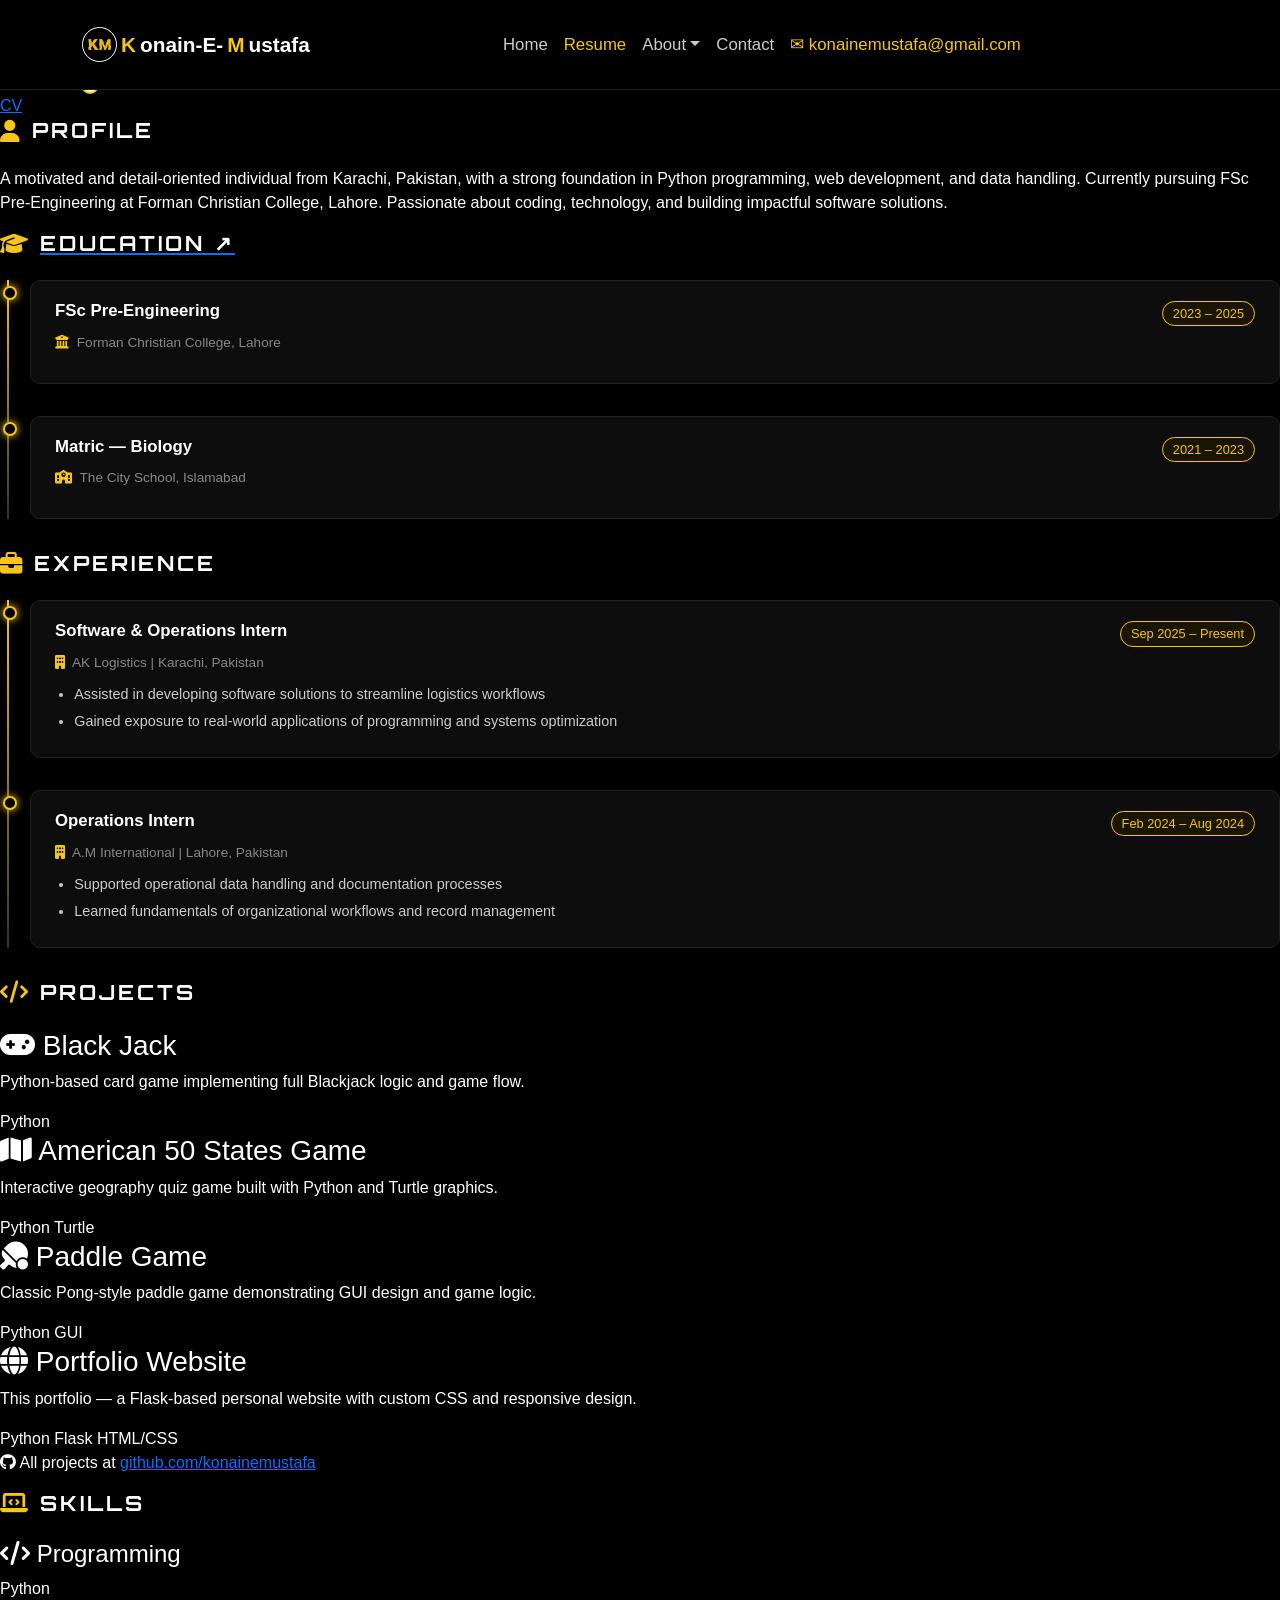
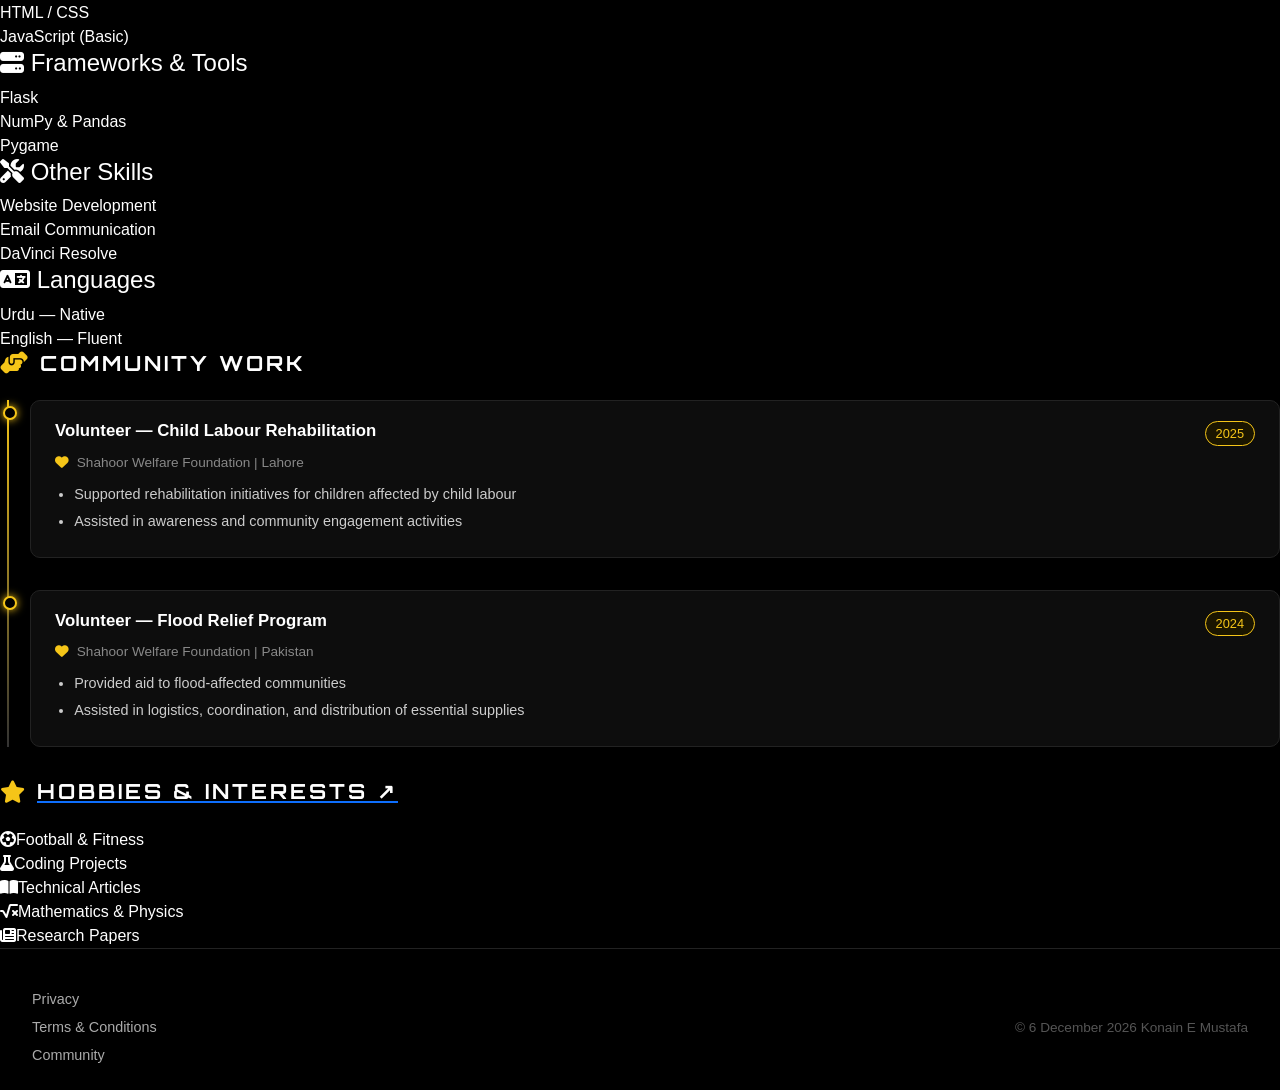
==== resume.html @ 8b47364c "first commit" ====
<!DOCTYPE html>
<html lang="en">
<head>
    <meta charset="UTF-8">
    <meta name="viewport" content="width=device-width, initial-scale=1.0">
    <title>Resume — Konain E Mustafa</title>
    <link href="https://cdn.jsdelivr.net/npm/bootstrap@5.3.8/dist/css/bootstrap.min.css" rel="stylesheet">
    <link rel="stylesheet" href="https://cdnjs.cloudflare.com/ajax/libs/font-awesome/6.5.0/css/all.min.css">
    <link href="https://fonts.googleapis.com/css2?family=Orbitron:wght@700;900&display=swap" rel="stylesheet">
    <link rel="stylesheet" href="static/style.css">
    <link rel="stylesheet" href="static/hover.css">
    <link rel="stylesheet" href="static/resume.css">
</head>
<body>

    <nav class="navbar navbar-expand-lg fixed-top">
        <div class="container">
            <a class="navbar-brand d-flex align-items-center gap-1" href="index.html">
                <img src="static/logo.jpg" alt="Logo" class="navbar-logo"><span class="brand-first">K</span>onain-E-<span class="golden-m">M</span>ustafa
            </a>
            <button class="navbar-toggler" type="button" data-bs-toggle="collapse" data-bs-target="#navbarSupportedContent" aria-controls="navbarSupportedContent" aria-expanded="false" aria-label="Toggle navigation">
                <span class="navbar-toggler-icon"></span>
            </button>
            <div class="collapse navbar-collapse justify-content-center" id="navbarSupportedContent">
                <ul class="navbar-nav">
                    <li class="nav-item"><a class="nav-link" href="index.html">Home</a></li>
                    <li class="nav-item"><a class="nav-link golden" href="resume.html">Resume</a></li>
                    <li class="nav-item dropdown">
                        <a class="nav-link dropdown-toggle" href="#" data-bs-toggle="dropdown">About</a>
                        <ul class="dropdown-menu">
                            <li><a class="dropdown-item" href="about_profile.html">Profile</a></li>
                            <li><a class="dropdown-item" href="about_education.html">Education</a></li>
                            <li><a class="dropdown-item" href="about_hobbies.html">Hobbies</a></li>
                        </ul>
                    </li>
                    <li class="nav-item"><a class="nav-link" href="contact.html">Contact</a></li>
                    <li class="nav-item"><a class="nav-link golden" href="mailto:konainemustafa@gmail.com">✉ konainemustafa@gmail.com</a></li>
                </ul>
            </div>
        </div>
    </nav>

    <div class="resume-page">

        <div class="resume-title-row">
            <a href="index.html" class="spin-ball-link" title="Home">
                <div class="spin-ball"></div>
                <span class="spin-label">Home</span>
            </a>
            <h1 class="resume-main-title">Resume</h1>
            <a href="contact.html" class="spin-ball-link" title="Contact">
                <span class="spin-label">Contact</span>
                <div class="spin-ball"></div>
            </a>
        </div>

        <div class="cv-subheading">
            <a href="static/CV/CV.pdf" target="_blank" class="cv-link">CV</a>
        </div>

        <!-- PROFILE -->
        <div class="resume-section fade-in">
            <div class="section-header">
                <i class="fas fa-user section-icon"></i>
                <h2 class="section-title">Profile</h2>
            </div>
            <div class="profile-block">
                <p>A motivated and detail-oriented individual from Karachi, Pakistan, with a strong foundation in Python programming, web development, and data handling. Currently pursuing FSc Pre-Engineering at Forman Christian College, Lahore. Passionate about coding, technology, and building impactful software solutions.</p>
            </div>
        </div>

        <div class="section-divider"></div>

        <!-- EDUCATION -->
        <div class="resume-section fade-in">
            <div class="section-header">
                <i class="fas fa-graduation-cap section-icon"></i>
                <a href="about_education.html" class="section-title-link">
                    <h2 class="section-title section-title-hover">Education ↗</h2>
                </a>
            </div>
            <div class="timeline">
                <div class="timeline-item">
                    <div class="timeline-dot"></div>
                    <div class="timeline-content">
                        <div class="timeline-top">
                            <h3>FSc Pre-Engineering</h3>
                            <span class="timeline-date">2023 – 2025</span>
                        </div>
                        <p class="timeline-place"><i class="fas fa-university"></i> Forman Christian College, Lahore</p>
                    </div>
                </div>
                <div class="timeline-item">
                    <div class="timeline-dot"></div>
                    <div class="timeline-content">
                        <div class="timeline-top">
                            <h3>Matric — Biology</h3>
                            <span class="timeline-date">2021 – 2023</span>
                        </div>
                        <p class="timeline-place"><i class="fas fa-school"></i> The City School, Islamabad</p>
                    </div>
                </div>
            </div>
        </div>

        <div class="section-divider"></div>

        <!-- EXPERIENCE -->
        <div class="resume-section fade-in">
            <div class="section-header">
                <i class="fas fa-briefcase section-icon"></i>
                <h2 class="section-title">Experience</h2>
            </div>
            <div class="timeline">
                <div class="timeline-item">
                    <div class="timeline-dot"></div>
                    <div class="timeline-content">
                        <div class="timeline-top">
                            <h3>Software & Operations Intern</h3>
                            <span class="timeline-date">Sep 2025 – Present</span>
                        </div>
                        <p class="timeline-place"><i class="fas fa-building"></i> AK Logistics | Karachi, Pakistan</p>
                        <ul class="timeline-list">
                            <li>Assisted in developing software solutions to streamline logistics workflows</li>
                            <li>Gained exposure to real-world applications of programming and systems optimization</li>
                        </ul>
                    </div>
                </div>
                <div class="timeline-item">
                    <div class="timeline-dot"></div>
                    <div class="timeline-content">
                        <div class="timeline-top">
                            <h3>Operations Intern</h3>
                            <span class="timeline-date">Feb 2024 – Aug 2024</span>
                        </div>
                        <p class="timeline-place"><i class="fas fa-building"></i> A.M International | Lahore, Pakistan</p>
                        <ul class="timeline-list">
                            <li>Supported operational data handling and documentation processes</li>
                            <li>Learned fundamentals of organizational workflows and record management</li>
                        </ul>
                    </div>
                </div>
            </div>
        </div>

        <div class="section-divider"></div>

        <!-- PROJECTS -->
        <div class="resume-section fade-in">
            <div class="section-header">
                <i class="fas fa-code section-icon"></i>
                <h2 class="section-title">Projects</h2>
            </div>
            <div class="projects-grid">
                <div class="project-card">
                    <h3><i class="fas fa-gamepad"></i> Black Jack</h3>
                    <p>Python-based card game implementing full Blackjack logic and game flow.</p>
                    <span class="tech-tag">Python</span>
                </div>
                <div class="project-card">
                    <h3><i class="fas fa-map"></i> American 50 States Game</h3>
                    <p>Interactive geography quiz game built with Python and Turtle graphics.</p>
                    <span class="tech-tag">Python</span>
                    <span class="tech-tag">Turtle</span>
                </div>
                <div class="project-card">
                    <h3><i class="fas fa-table-tennis"></i> Paddle Game</h3>
                    <p>Classic Pong-style paddle game demonstrating GUI design and game logic.</p>
                    <span class="tech-tag">Python</span>
                    <span class="tech-tag">GUI</span>
                </div>
                <div class="project-card">
                    <h3><i class="fas fa-globe"></i> Portfolio Website</h3>
                    <p>This portfolio — a Flask-based personal website with custom CSS and responsive design.</p>
                    <span class="tech-tag">Python</span>
                    <span class="tech-tag">Flask</span>
                    <span class="tech-tag">HTML/CSS</span>
                </div>
            </div>
            <p class="github-line">
                <i class="fab fa-github"></i> All projects at
                <a href="https://github.com/konainemustafa" target="_blank">github.com/konainemustafa</a>
            </p>
        </div>

        <div class="section-divider"></div>

        <!-- SKILLS -->
        <div class="resume-section fade-in">
            <div class="section-header">
                <i class="fas fa-laptop-code section-icon"></i>
                <h2 class="section-title">Skills</h2>
            </div>
            <div class="skills-grid">
                <div class="skill-category">
                    <h4 class="skill-cat-title"><i class="fas fa-code"></i> Programming</h4>
                    <div class="skill-bar-group">
                        <div class="skill-bar-item"><span>Python</span><div class="bar"><div class="bar-fill" style="--w:85%"></div></div></div>
                        <div class="skill-bar-item"><span>HTML / CSS</span><div class="bar"><div class="bar-fill" style="--w:75%"></div></div></div>
                        <div class="skill-bar-item"><span>JavaScript (Basic)</span><div class="bar"><div class="bar-fill" style="--w:40%"></div></div></div>
                    </div>
                </div>
                <div class="skill-category">
                    <h4 class="skill-cat-title"><i class="fas fa-server"></i> Frameworks & Tools</h4>
                    <div class="skill-bar-group">
                        <div class="skill-bar-item"><span>Flask</span><div class="bar"><div class="bar-fill" style="--w:75%"></div></div></div>
                        <div class="skill-bar-item"><span>NumPy & Pandas</span><div class="bar"><div class="bar-fill" style="--w:65%"></div></div></div>
                        <div class="skill-bar-item"><span>Pygame</span><div class="bar"><div class="bar-fill" style="--w:80%"></div></div></div>
                    </div>
                </div>
                <div class="skill-category">
                    <h4 class="skill-cat-title"><i class="fas fa-tools"></i> Other Skills</h4>
                    <div class="skill-bar-group">
                        <div class="skill-bar-item"><span>Website Development</span><div class="bar"><div class="bar-fill" style="--w:80%"></div></div></div>
                        <div class="skill-bar-item"><span>Email Communication</span><div class="bar"><div class="bar-fill" style="--w:90%"></div></div></div>
                        <div class="skill-bar-item"><span>DaVinci Resolve</span><div class="bar"><div class="bar-fill" style="--w:55%"></div></div></div>
                    </div>
                </div>
                <div class="skill-category">
                    <h4 class="skill-cat-title"><i class="fas fa-language"></i> Languages</h4>
                    <div class="skill-bar-group">
                        <div class="skill-bar-item"><span>Urdu — Native</span><div class="bar"><div class="bar-fill" style="--w:100%"></div></div></div>
                        <div class="skill-bar-item"><span>English — Fluent</span><div class="bar"><div class="bar-fill" style="--w:85%"></div></div></div>
                    </div>
                </div>
            </div>
        </div>

        <div class="section-divider"></div>

        <!-- COMMUNITY -->
        <div class="resume-section fade-in">
            <div class="section-header">
                <i class="fas fa-hands-helping section-icon"></i>
                <h2 class="section-title">Community Work</h2>
            </div>
            <div class="timeline">
                <div class="timeline-item">
                    <div class="timeline-dot"></div>
                    <div class="timeline-content">
                        <div class="timeline-top">
                            <h3>Volunteer — Child Labour Rehabilitation</h3>
                            <span class="timeline-date">2025</span>
                        </div>
                        <p class="timeline-place"><i class="fas fa-heart"></i> Shahoor Welfare Foundation | Lahore</p>
                        <ul class="timeline-list">
                            <li>Supported rehabilitation initiatives for children affected by child labour</li>
                            <li>Assisted in awareness and community engagement activities</li>
                        </ul>
                    </div>
                </div>
                <div class="timeline-item">
                    <div class="timeline-dot"></div>
                    <div class="timeline-content">
                        <div class="timeline-top">
                            <h3>Volunteer — Flood Relief Program</h3>
                            <span class="timeline-date">2024</span>
                        </div>
                        <p class="timeline-place"><i class="fas fa-heart"></i> Shahoor Welfare Foundation | Pakistan</p>
                        <ul class="timeline-list">
                            <li>Provided aid to flood-affected communities</li>
                            <li>Assisted in logistics, coordination, and distribution of essential supplies</li>
                        </ul>
                    </div>
                </div>
            </div>
        </div>

        <div class="section-divider"></div>

        <!-- HOBBIES -->
        <div class="resume-section fade-in">
            <div class="section-header">
                <i class="fas fa-star section-icon"></i>
                <a href="about_hobbies.html" class="section-title-link">
                    <h2 class="section-title section-title-hover">Hobbies & Interests ↗</h2>
                </a>
            </div>
            <div class="hobbies-grid">
                <div class="hobby-card"><i class="fas fa-futbol hobby-icon"></i><span>Football & Fitness</span></div>
                <div class="hobby-card"><i class="fas fa-flask hobby-icon"></i><span>Coding Projects</span></div>
                <div class="hobby-card"><i class="fas fa-book-open hobby-icon"></i><span>Technical Articles</span></div>
                <div class="hobby-card"><i class="fas fa-square-root-alt hobby-icon"></i><span>Mathematics & Physics</span></div>
                <div class="hobby-card"><i class="fas fa-newspaper hobby-icon"></i><span>Research Papers</span></div>
            </div>
        </div>

    </div>

    <footer class="site-footer">
        <div class="footer-inner">
            <div class="footer-links">
                <a href="#">Privacy</a>
                <a href="#">Terms &amp; Conditions</a>
                <a href="#">Community</a>
            </div>
            <div class="footer-copy">&copy; <span class="footer-date"></span> Konain E Mustafa</div>
        </div>
    </footer>

    <script src="https://cdn.jsdelivr.net/npm/bootstrap@5.3.8/dist/js/bootstrap.bundle.min.js" integrity="sha384-FKyoEForCGlyvwx9Hj09JcYn3nv7wiPVlz7YYwJrWVcXK/BmnVDxM+D2scQbITxI" crossorigin="anonymous"></script>
    <script>
        document.querySelectorAll(".footer-date").forEach(el => {
            const d = new Date();
            el.textContent = d.toLocaleDateString("en-GB", { day: "numeric", month: "long", year: "numeric" });
        });
        const observer = new IntersectionObserver((entries) => {
            entries.forEach(e => { if (e.isIntersecting) e.target.classList.add('visible'); });
        }, { threshold: 0.1 });
        document.querySelectorAll('.fade-in').forEach(el => observer.observe(el));
        const barObserver = new IntersectionObserver((entries) => {
            entries.forEach(e => {
                if (e.isIntersecting) {
                    e.target.querySelectorAll('.bar-fill').forEach(bar => {
                        bar.style.width = bar.style.getPropertyValue('--w') || bar.style.width;
                    });
                }
            });
        }, { threshold: 0.3 });
        document.querySelectorAll('.skills-grid').forEach(el => barObserver.observe(el));
    </script>
</body>
</html>
---- static/style.css ----
/* ── Base ── */
* {
    margin: 0;
    padding: 0;
    box-sizing: border-box;
}

body {
    font-family: Arial, sans-serif;
    background-color: #000;
    color: #fff;
    overflow-x: hidden;
}

/* ── Navbar ── */
.navbar {
    background-color: #000 !important;
    border-bottom: 1px solid #222;
    padding: 22px 0;
}

.navbar-brand {
    color: #fff !important;
    font-weight: bold;
    font-size: 1.3rem;
    letter-spacing: 0;
    transition: color 0.2s;
}

.navbar-brand img {
    margin-right: 0 !important;
}

.navbar-brand .brand-first {
    color: #f5c518;
}

.golden-m {
    color: #f5c518;
}

.navbar-brand:hover {
    color: #f5c518 !important;
}

.navbar-brand:hover .brand-first,
.navbar-brand:hover .golden-m {
    color: #ffd700 !important;
}

.nav-link {
    color: #ccc !important;
    font-weight: 500;
    font-size: 1.05rem;
    transition: color 0.2s;
}

.nav-link:hover {
    color: #f5c518 !important;
}

.nav-link.golden {
    color: #f5c518 !important;
}

.nav-link.golden:hover {
    color: #ffd700 !important;
}

.dropdown-menu {
    background-color: #111;
    border: 1px solid #333;
}

.dropdown-item {
    color: #ccc;
}

.dropdown-item:hover {
    background-color: #222;
    color: #f5c518 !important;
}

.navbar-toggler {
    border-color: #555;
}

.navbar-toggler-icon {
    filter: invert(1);
}

.navbar-logo {
    width: 35px;
    height: 35px;
    object-fit: cover;
    border-radius: 50%;
    border: 1px solid #ffffff;
}

/* ── Hero Section ── */
.hero-section {
    display: flex;
    align-items: flex-start;
    height: calc(100vh - 90px);
    margin-top: 90px;
    overflow: hidden;
}

/* ── Text Container ── */



.hello-text {
    color: #f5c518;
    font-size: 2rem;
    margin-bottom: 0.25rem;
    font-weight: 500;
}

.hero-name {
    color: #fff;
    font-size: 5rem;
    font-weight: bold;
    margin-bottom: 0.5rem;
    line-height: 1.1;
    transition: color 0.2s;
    cursor: default;
}

.hero-name:hover {
    color: #f5c518;
}

.hero-name:hover .golden-letter {
    color: #ffd700;
}

.subtitle {
    color: #aaa;
    font-size: 1.2rem;
    margin-bottom: 2rem;
    transition: color 0.2s;
    cursor: default;
}

.subtitle:hover {
    color: #f5c518;
}

/* ── Image Container ── */

.hero-section {
    margin-top: 90px;
    height: calc(100vh - 90px);
    overflow: hidden;
}

.hero-text-col {
    display: flex;
    flex-direction: column;
    justify-content: center;
    padding-left: 5rem;
    height: 100%;
}

.hero-image-col {
    height: calc(100vh - 90px);
    padding: 0;
    overflow: hidden;
}

.hero-img {
    height: 100%;
    width: 100%;
    object-fit: cover;
    object-position: top center;
    display: block;
}


/* ── Button ── */
.btn-outline-warning {
    font-size: 1.1rem;
    font-weight: 500;
    letter-spacing: 1px;
    width: fit-content;
    align-self: flex-start;
}

/* ── Golden Letters ── */
.golden-letter {
    color: #f5c518;
}

/* ── Hover effects ── */
h2:hover, h3:hover, h4:hover, p:hover {
    color: #f5c518;
    transition: color 0.2s;
    cursor: default;
}

/* ── Social Wrapper ── */
.social-wrapper {
    display: flex;
    justify-content: center;
    padding: 2.5rem 0;
    background-color: #000;
}

/* ── Social Card ── */
.social-card {
    display: inline-flex;
    align-items: center;
    gap: 2rem;
    border: 1.5px solid #f5c518;
    border-radius: 50px;
    padding: 2rem 2.5rem;
    background-color: #0a0a0a;
    transition: background-color 0.3s, border-color 0.3s;
    position: relative;
    z-index: 10;
}

.social-card:hover {
    background-color: #f5c518;
    border-color: #f5c518;
}

.social-card:hover .social-item {
    color: #000;
}

.social-card:hover .social-item i {
    color: #000;
}

.social-item {
    display: flex;
    align-items: center;
    gap: 8px;
    color: #ccc;
    text-decoration: none;
    font-size: 0.95rem;
    transition: color 0.2s;
}

.social-item i {
    font-size: 1.4rem;
    color: #f5c518;
}

.social-item:hover {
    color: #f5c518;
}

.social-item:hover i {
    color: #ffd700;
}

/* ── Footer ── */
.site-footer {
    background-color: #000;
    border-top: 1px solid #222;
    padding: 2.5rem 2rem 1.5rem;
}

.footer-inner {
    display: flex;
    align-items: center;
    justify-content: space-between;
    flex-wrap: wrap;
    gap: 1.5rem;
}

.footer-links {
    display: flex;
    flex-direction: column;
    gap: 6px;
}

.footer-links a {
    color: #aaa;
    text-decoration: none;
    font-size: 0.9rem;
    transition: color 0.2s;
}

.footer-links a:hover {
    color: #f5c518;
}

.footer-copy {
    color: #555;
    font-size: 0.85rem;
    text-align: right;
}

/* ── Mobile ── */
@media (max-width: 767px) {
    .hero-section {
        height: auto;
        min-height: calc(100vh - 80px);
        margin-top: 80px;
    }

    .hero-image-col {
    height: calc(100vh - 80px);
    padding: 0;
    }

    .hero-text-col {
        padding: 1rem 0.5rem 1rem 1rem;
        text-align: left;
        align-items: flex-start;
        justify-content: center;
    }

    .hello-text {
        font-size: 1rem;
    }

    .hero-name {
        font-size: 2rem;
    }

    .subtitle {
        font-size: 0.85rem;
        margin-bottom: 1rem;
    }

    .social-card {
        flex-direction: column;
        border-radius: 20px;
        padding: 1.2rem 1.5rem;
        gap: 1rem;
    }

    .footer-inner {
        flex-direction: column;
        align-items: flex-start;
    }

    .footer-copy {
        text-align: left;
    }

}
---- static/hover.css ----
h1:hover, h2:hover, h3:hover, h4:hover, h5:hover, h6:hover, p:hover, li:hover, span:hover {
    color: #f5c518;
    transition: color 0.2s;
    cursor: default;
}


a:hover {
    color: #f5c518 !important;
    text-decoration: underline;
    text-decoration-color: #f5c518;
    transition: color 0.2s, text-decoration-color 0.2s;
}


.nav-link:hover {
    text-decoration: none !important;
}


.btn:hover {
    text-decoration: none !important;
}
---- static/resume.css ----
.about-page {
    margin-top: 90px;
    padding: 3rem 2rem;
    max-width: 1100px;
    margin-left: auto;
    margin-right: auto;
}


.about-title-row {
    display: flex;
    align-items: center;
    justify-content: space-between;
    margin-bottom: 3rem;
}

.about-main-title {
    font-family: 'Orbitron', sans-serif;
    font-size: 3.5rem;
    font-weight: 900;
    color: #fff;
    letter-spacing: 6px;
    text-align: center;
    text-transform: uppercase;
    flex: 1;
}


.spin-ball-link {
    display: flex;
    align-items: center;
    gap: 10px;
    text-decoration: none;
    color: #aaa;
    font-size: 0.9rem;
    font-family: 'Orbitron', sans-serif;
    transition: color 0.2s;
    flex-shrink: 0;
}

.spin-ball-link:hover { color: #f5c518; text-decoration: none !important; }

.spin-ball {
    width: 18px;
    height: 18px;
    border-radius: 50%;
    background-color: #fff;
    border: 2px solid #f5c518;
    position: relative;
    flex-shrink: 0;
}

.spin-ball::after {
    content: '';
    position: absolute;
    width: 6px;
    height: 6px;
    background-color: #f5c518;
    border-radius: 50%;
    animation: orbit-dot 2s linear infinite;
}

@keyframes orbit-dot {
    0%   { top: -5px; left: 50%; }
    25%  { top: 50%;  left: 105%; }
    50%  { top: 105%; left: 50%; }
    75%  { top: 50%;  left: -5px; }
    100% { top: -5px; left: 50%; }
}

.spin-ball-link:hover .spin-ball { background-color: #f5c518; }
.spin-label { font-weight: 500; letter-spacing: 2px; font-size: 0.8rem; }


.fade-in {
    opacity: 0;
    transform: translateY(30px);
    transition: opacity 0.6s ease, transform 0.6s ease;
}
.fade-in.visible { opacity: 1; transform: translateY(0); }


.section-header {
    display: flex;
    align-items: center;
    gap: 12px;
    margin-bottom: 1.5rem;
}
.section-icon { font-size: 1.4rem; color: #f5c518; }
.section-title {
    font-family: 'Orbitron', sans-serif;
    font-size: 1.3rem;
    font-weight: 700;
    color: #fff;
    letter-spacing: 3px;
    text-transform: uppercase;
    margin: 0;
}


.section-divider-about {
    border: none;
    border-top: 1px solid #1a1a1a;
    margin: 3rem 0;
    position: relative;
}
.section-divider-about::after {
    content: '';
    position: absolute;
    top: -1px; left: 0;
    width: 60px; height: 2px;
    background-color: #f5c518;
}


.timeline {
    position: relative;
    padding-left: 30px;
}
.timeline::before {
    content: '';
    position: absolute;
    left: 7px; top: 0; bottom: 0;
    width: 2px;
    background: linear-gradient(to bottom, #f5c518, #333);
}
.timeline-item { position: relative; margin-bottom: 2rem; }
.timeline-dot {
    position: absolute;
    left: -27px; top: 6px;
    width: 14px; height: 14px;
    border-radius: 50%;
    background-color: #000;
    border: 2px solid #f5c518;
    box-shadow: 0 0 8px #f5c518;
}
.timeline-content {
    background-color: #0d0d0d;
    border: 1px solid #222;
    border-radius: 10px;
    padding: 1.25rem 1.5rem;
    transition: border-color 0.2s;
}
.timeline-content:hover { border-color: #f5c518; }
.timeline-top {
    display: flex;
    justify-content: space-between;
    align-items: flex-start;
    margin-bottom: 0.4rem;
    flex-wrap: wrap;
    gap: 6px;
}
.timeline-top h3 { font-size: 1.05rem; font-weight: bold; color: #fff; margin: 0; }
.timeline-date {
    font-size: 0.8rem; color: #f5c518;
    background-color: #1a1500;
    border: 1px solid #f5c518;
    border-radius: 20px;
    padding: 2px 10px;
    white-space: nowrap;
}
.timeline-place { font-size: 0.85rem; color: #888; margin-bottom: 0.6rem; }
.timeline-place i { color: #f5c518; margin-right: 4px; }
.timeline-list { padding-left: 1.2rem; margin: 0; }
.timeline-list li { color: #ccc; font-size: 0.9rem; margin-bottom: 4px; line-height: 1.6; }


.edu-subjects { display: flex; flex-wrap: wrap; gap: 8px; margin-top: 0.75rem; }
.subject-tag {
    background-color: #1a1500;
    border: 1px solid #f5c518;
    color: #f5c518;
    font-size: 0.8rem;
    padding: 3px 10px;
    border-radius: 20px;
    display: flex;
    align-items: center;
    gap: 5px;
}


.learn-grid {
    display: grid;
    grid-template-columns: repeat(auto-fit, minmax(240px, 1fr));
    gap: 1.25rem;
    margin-top: 1rem;
}
.learn-card {
    background-color: #0d0d0d;
    border: 1px solid #222;
    border-radius: 10px;
    padding: 1.5rem;
    text-align: center;
    transition: border-color 0.2s, transform 0.2s;
}
.learn-card:hover { border-color: #f5c518; transform: translateY(-4px); }
.learn-icon { font-size: 2.5rem; color: #f5c518; margin-bottom: 0.75rem; display: block; }
.learn-card h4 { color: #fff; font-weight: bold; margin-bottom: 0.5rem; }
.learn-card p { color: #aaa; font-size: 0.9rem; margin: 0; }


.profile-card {
    display: flex;
    gap: 3rem;
    align-items: flex-start;
    background-color: #0d0d0d;
    border: 1px solid #222;
    border-radius: 16px;
    padding: 2.5rem;
    transition: border-color 0.2s;
}
.profile-card:hover { border-color: #f5c518; }

.profile-image-wrap {
    flex-shrink: 0;
    position: relative;
    width: 220px;
}
.profile-img {
    width: 220px;
    height: 280px;
    object-fit: cover;
    object-position: top center;
    border-radius: 12px;
    border: 2px solid #f5c518;
    display: block;
}
.profile-glow {
    position: absolute;
    inset: 0;
    border-radius: 12px;
    box-shadow: 0 0 30px rgba(245, 197, 24, 0.15);
    pointer-events: none;
}

.profile-details { flex: 1; }
.profile-name {
    font-size: 2rem;
    font-weight: bold;
    color: #fff;
    margin-bottom: 0.25rem;
}
.profile-tagline {
    color: #aaa;
    font-size: 1rem;
    margin-bottom: 1.5rem;
}

.info-grid {
    display: grid;
    grid-template-columns: 1fr 1fr;
    gap: 1rem;
    margin-bottom: 1.5rem;
}
.info-item {
    display: flex;
    align-items: flex-start;
    gap: 10px;
}
.info-icon { color: #f5c518; font-size: 1rem; margin-top: 2px; flex-shrink: 0; }
.info-item div { display: flex; flex-direction: column; }
.info-label { font-size: 0.75rem; color: #666; text-transform: uppercase; letter-spacing: 1px; }
.info-value { font-size: 0.95rem; color: #fff; font-weight: 500; }
.info-link { color: #f5c518 !important; text-decoration: none; }
.info-link:hover { text-decoration: underline !important; }

.about-bio p {
    color: #ccc;
    font-size: 0.95rem;
    line-height: 1.8;
    border-left: 2px solid #f5c518;
    padding-left: 1rem;
    margin: 0;
}


.hobbies-full { display: flex; flex-direction: column; gap: 1.25rem; }
.hobby-full-card {
    display: flex;
    align-items: flex-start;
    gap: 1.5rem;
    background-color: #0d0d0d;
    border: 1px solid #222;
    border-radius: 12px;
    padding: 1.5rem;
    transition: border-color 0.2s, transform 0.2s;
}
.hobby-full-card:hover { border-color: #f5c518; transform: translateX(6px); }
.hobby-full-icon {
    font-size: 2rem;
    color: #f5c518;
    flex-shrink: 0;
    width: 50px;
    text-align: center;
    margin-top: 4px;
}
.hobby-full-text h3 { font-size: 1.05rem; font-weight: bold; color: #fff; margin-bottom: 0.4rem; }
.hobby-full-text p { color: #aaa; font-size: 0.9rem; line-height: 1.7; margin: 0; }


@media (max-width: 767px) {
    .about-main-title { font-size: 2rem; letter-spacing: 3px; }
    .spin-label { display: none; }
    .profile-card { flex-direction: column; align-items: center; text-align: center; }
    .info-grid { grid-template-columns: 1fr; }
    .about-bio p { border-left: none; border-top: 2px solid #f5c518; padding-left: 0; padding-top: 1rem; }
    .hobby-full-card { flex-direction: column; }
}
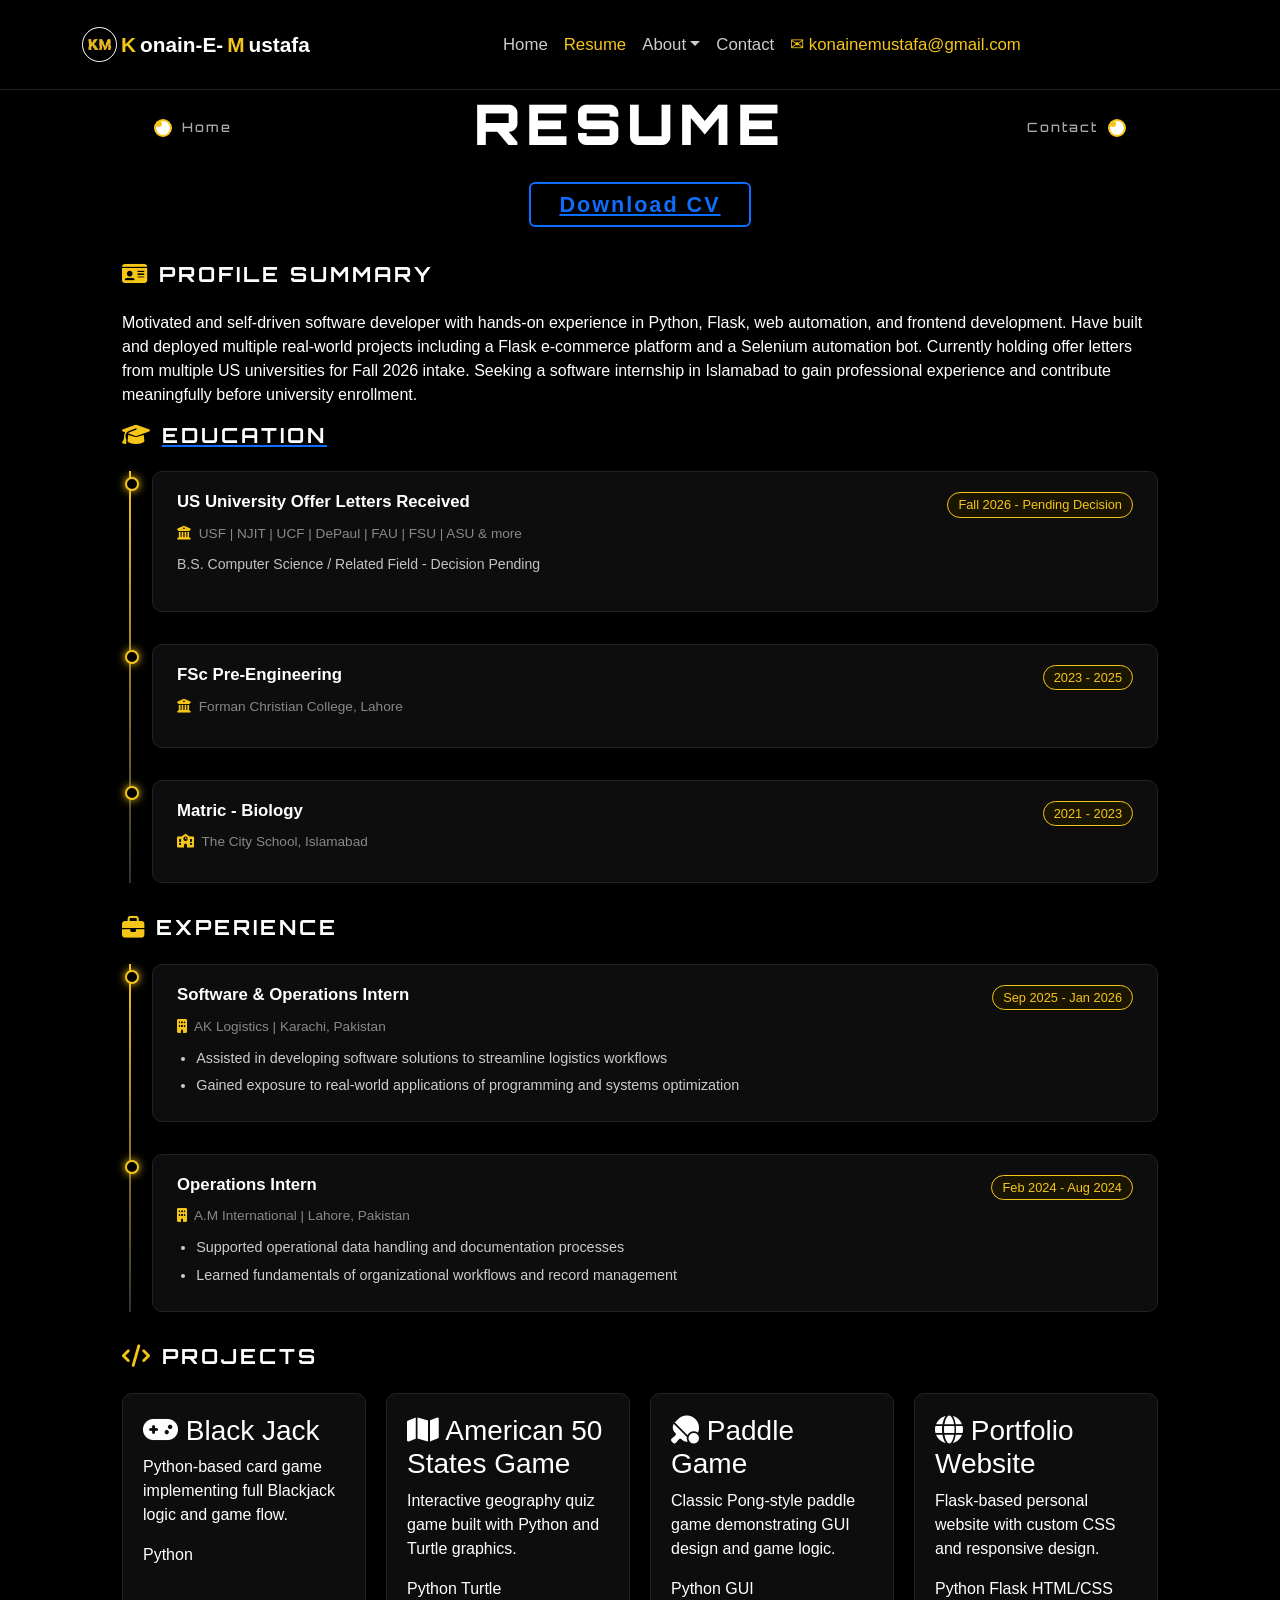
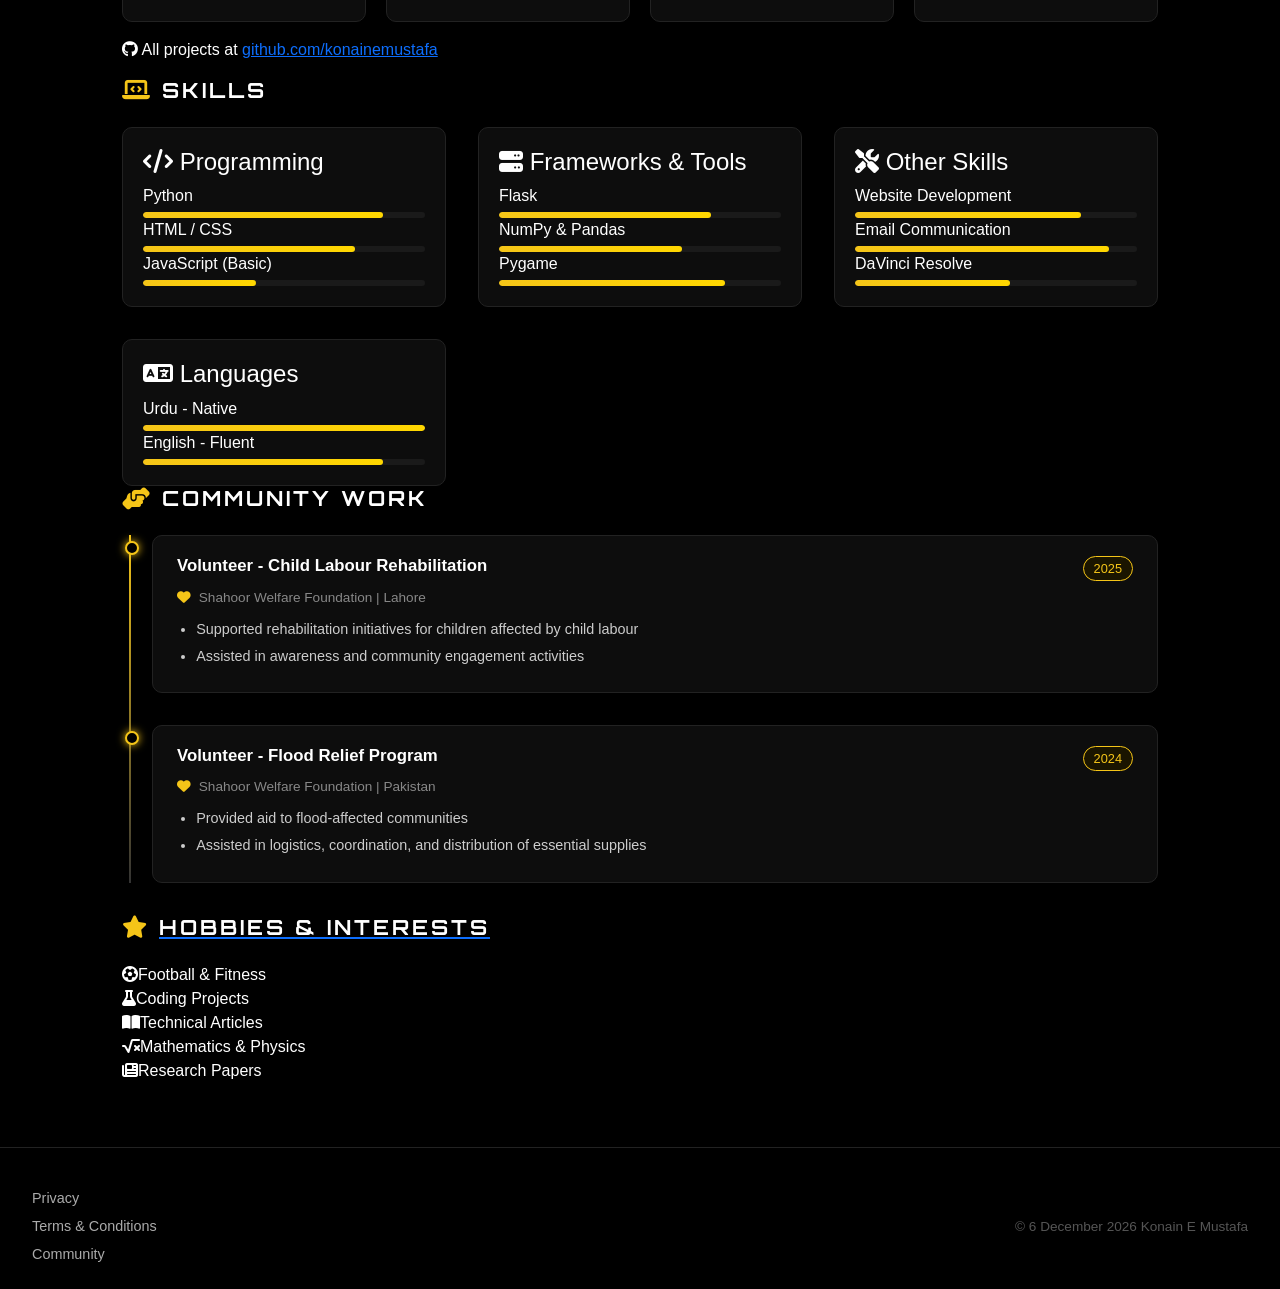
==== commit 5b864a71: "Fix skill bars, project cards and layout for GitHub Pages" ====
--- a/resume.html
+++ b/resume.html
@@ -10,6 +10,81 @@
     <link rel="stylesheet" href="static/style.css">
     <link rel="stylesheet" href="static/hover.css">
     <link rel="stylesheet" href="static/resume.css">
+    <style>
+        /* guaranteed overrides so nothing depends on external CSS loading order */
+        .fade-in { opacity: 1 !important; transform: none !important; }
+        .resume-title-row {
+            display: flex !important;
+            align-items: center !important;
+            justify-content: space-between !important;
+            margin-bottom: 1.5rem;
+            padding-top: 90px;
+            max-width: 1100px;
+            margin-left: auto;
+            margin-right: auto;
+            padding-left: 2rem;
+            padding-right: 2rem;
+        }
+        .resume-main-title {
+            font-family: 'Orbitron', sans-serif;
+            font-size: 3.5rem;
+            font-weight: 900;
+            color: #fff;
+            letter-spacing: 6px;
+            text-align: center;
+            text-transform: uppercase;
+            flex: 1;
+        }
+        .resume-page {
+            max-width: 1100px;
+            margin-left: auto;
+            margin-right: auto;
+            padding: 0 2rem 4rem;
+        }
+        .cv-subheading { text-align: center; margin-bottom: 2.5rem; }
+        .projects-grid {
+            display: grid !important;
+            grid-template-columns: repeat(auto-fit, minmax(220px, 1fr)) !important;
+            gap: 1.25rem;
+            margin-bottom: 1rem;
+        }
+        .project-card {
+            background-color: #0d0d0d !important;
+            border: 1px solid #222 !important;
+            border-radius: 10px !important;
+            padding: 1.25rem !important;
+            display: block !important;
+        }
+        .skills-grid {
+            display: grid !important;
+            grid-template-columns: repeat(auto-fit, minmax(260px, 1fr)) !important;
+            gap: 2rem;
+        }
+        .skill-category {
+            background-color: #0d0d0d !important;
+            border: 1px solid #222 !important;
+            border-radius: 10px !important;
+            padding: 1.25rem !important;
+        }
+        .bar {
+            height: 6px !important;
+            background-color: #1a1a1a !important;
+            border-radius: 10px !important;
+            overflow: hidden !important;
+            margin-top: 4px;
+        }
+        .bar-fill {
+            height: 100% !important;
+            background: linear-gradient(to right, #f5c518, #ffd700) !important;
+            border-radius: 10px !important;
+            transition: width 1.2s ease !important;
+        }
+        @media (max-width: 767px) {
+            .resume-main-title { font-size: 2rem; letter-spacing: 3px; }
+            .spin-label { display: none; }
+            .resume-title-row { padding-top: 80px; }
+        }
+    </style>
 </head>
 <body>
 
@@ -34,7 +109,7 @@
                         </ul>
                     </li>
                     <li class="nav-item"><a class="nav-link" href="contact.html">Contact</a></li>
-                    <li class="nav-item"><a class="nav-link golden" href="mailto:konainemustafa@gmail.com">✉ konainemustafa@gmail.com</a></li>
+                    <li class="nav-item"><a class="nav-link golden" href="mailto:konainemustafa@gmail.com">&#9993; konainemustafa@gmail.com</a></li>
                 </ul>
             </div>
         </div>
@@ -55,28 +130,26 @@
         </div>
 
         <div class="cv-subheading">
-            <a href="static/CV/CV.pdf" target="_blank" class="cv-link">CV</a>
-        </div>
-
-        <!-- PROFILE -->
-        <div class="resume-section fade-in">
-            <div class="section-header">
-                <i class="fas fa-user section-icon"></i>
-                <h2 class="section-title">Profile</h2>
+            <a href="static/CV/CV.pdf" target="_blank" class="cv-link" style="font-size: 1.35rem; font-weight: 800; letter-spacing: 2px; padding: 8px 28px; border: 2px solid currentColor; border-radius: 6px;">Download CV</a>
+        </div>
+
+        <div class="resume-section fade-in">
+            <div class="section-header">
+                <i class="fas fa-id-card section-icon"></i>
+                <h2 class="section-title">Profile Summary</h2>
             </div>
             <div class="profile-block">
-                <p>A motivated and detail-oriented individual from Karachi, Pakistan, with a strong foundation in Python programming, web development, and data handling. Currently pursuing FSc Pre-Engineering at Forman Christian College, Lahore. Passionate about coding, technology, and building impactful software solutions.</p>
-            </div>
-        </div>
-
-        <div class="section-divider"></div>
-
-        <!-- EDUCATION -->
+                <p>Motivated and self-driven software developer with hands-on experience in Python, Flask, web automation, and frontend development. Have built and deployed multiple real-world projects including a Flask e-commerce platform and a Selenium automation bot. Currently holding offer letters from multiple US universities for Fall 2026 intake. Seeking a software internship in Islamabad to gain professional experience and contribute meaningfully before university enrollment.</p>
+            </div>
+        </div>
+
+        <div class="section-divider"></div>
+
         <div class="resume-section fade-in">
             <div class="section-header">
                 <i class="fas fa-graduation-cap section-icon"></i>
                 <a href="about_education.html" class="section-title-link">
-                    <h2 class="section-title section-title-hover">Education ↗</h2>
+                    <h2 class="section-title">Education</h2>
                 </a>
             </div>
             <div class="timeline">
@@ -84,8 +157,19 @@
                     <div class="timeline-dot"></div>
                     <div class="timeline-content">
                         <div class="timeline-top">
+                            <h3>US University Offer Letters Received</h3>
+                            <span class="timeline-date">Fall 2026 - Pending Decision</span>
+                        </div>
+                        <p class="timeline-place"><i class="fas fa-university"></i> USF | NJIT | UCF | DePaul | FAU | FSU | ASU &amp; more</p>
+                        <p style="margin-top: 6px; font-size: 0.88rem; opacity: 0.75;">B.S. Computer Science / Related Field - Decision Pending</p>
+                    </div>
+                </div>
+                <div class="timeline-item">
+                    <div class="timeline-dot"></div>
+                    <div class="timeline-content">
+                        <div class="timeline-top">
                             <h3>FSc Pre-Engineering</h3>
-                            <span class="timeline-date">2023 – 2025</span>
+                            <span class="timeline-date">2023 - 2025</span>
                         </div>
                         <p class="timeline-place"><i class="fas fa-university"></i> Forman Christian College, Lahore</p>
                     </div>
@@ -94,8 +178,8 @@
                     <div class="timeline-dot"></div>
                     <div class="timeline-content">
                         <div class="timeline-top">
-                            <h3>Matric — Biology</h3>
-                            <span class="timeline-date">2021 – 2023</span>
+                            <h3>Matric - Biology</h3>
+                            <span class="timeline-date">2021 - 2023</span>
                         </div>
                         <p class="timeline-place"><i class="fas fa-school"></i> The City School, Islamabad</p>
                     </div>
@@ -105,7 +189,6 @@
 
         <div class="section-divider"></div>
 
-        <!-- EXPERIENCE -->
         <div class="resume-section fade-in">
             <div class="section-header">
                 <i class="fas fa-briefcase section-icon"></i>
@@ -116,8 +199,8 @@
                     <div class="timeline-dot"></div>
                     <div class="timeline-content">
                         <div class="timeline-top">
-                            <h3>Software & Operations Intern</h3>
-                            <span class="timeline-date">Sep 2025 – Present</span>
+                            <h3>Software &amp; Operations Intern</h3>
+                            <span class="timeline-date">Sep 2025 - Jan 2026</span>
                         </div>
                         <p class="timeline-place"><i class="fas fa-building"></i> AK Logistics | Karachi, Pakistan</p>
                         <ul class="timeline-list">
@@ -131,7 +214,7 @@
                     <div class="timeline-content">
                         <div class="timeline-top">
                             <h3>Operations Intern</h3>
-                            <span class="timeline-date">Feb 2024 – Aug 2024</span>
+                            <span class="timeline-date">Feb 2024 - Aug 2024</span>
                         </div>
                         <p class="timeline-place"><i class="fas fa-building"></i> A.M International | Lahore, Pakistan</p>
                         <ul class="timeline-list">
@@ -145,7 +228,6 @@
 
         <div class="section-divider"></div>
 
-        <!-- PROJECTS -->
         <div class="resume-section fade-in">
             <div class="section-header">
                 <i class="fas fa-code section-icon"></i>
@@ -171,7 +253,7 @@
                 </div>
                 <div class="project-card">
                     <h3><i class="fas fa-globe"></i> Portfolio Website</h3>
-                    <p>This portfolio — a Flask-based personal website with custom CSS and responsive design.</p>
+                    <p>Flask-based personal website with custom CSS and responsive design.</p>
                     <span class="tech-tag">Python</span>
                     <span class="tech-tag">Flask</span>
                     <span class="tech-tag">HTML/CSS</span>
@@ -185,7 +267,6 @@
 
         <div class="section-divider"></div>
 
-        <!-- SKILLS -->
         <div class="resume-section fade-in">
             <div class="section-header">
                 <i class="fas fa-laptop-code section-icon"></i>
@@ -195,40 +276,72 @@
                 <div class="skill-category">
                     <h4 class="skill-cat-title"><i class="fas fa-code"></i> Programming</h4>
                     <div class="skill-bar-group">
-                        <div class="skill-bar-item"><span>Python</span><div class="bar"><div class="bar-fill" style="--w:85%"></div></div></div>
-                        <div class="skill-bar-item"><span>HTML / CSS</span><div class="bar"><div class="bar-fill" style="--w:75%"></div></div></div>
-                        <div class="skill-bar-item"><span>JavaScript (Basic)</span><div class="bar"><div class="bar-fill" style="--w:40%"></div></div></div>
+                        <div class="skill-bar-item">
+                            <span>Python</span>
+                            <div class="bar"><div class="bar-fill" style="width:85%"></div></div>
+                        </div>
+                        <div class="skill-bar-item">
+                            <span>HTML / CSS</span>
+                            <div class="bar"><div class="bar-fill" style="width:75%"></div></div>
+                        </div>
+                        <div class="skill-bar-item">
+                            <span>JavaScript (Basic)</span>
+                            <div class="bar"><div class="bar-fill" style="width:40%"></div></div>
+                        </div>
                     </div>
                 </div>
                 <div class="skill-category">
-                    <h4 class="skill-cat-title"><i class="fas fa-server"></i> Frameworks & Tools</h4>
+                    <h4 class="skill-cat-title"><i class="fas fa-server"></i> Frameworks &amp; Tools</h4>
                     <div class="skill-bar-group">
-                        <div class="skill-bar-item"><span>Flask</span><div class="bar"><div class="bar-fill" style="--w:75%"></div></div></div>
-                        <div class="skill-bar-item"><span>NumPy & Pandas</span><div class="bar"><div class="bar-fill" style="--w:65%"></div></div></div>
-                        <div class="skill-bar-item"><span>Pygame</span><div class="bar"><div class="bar-fill" style="--w:80%"></div></div></div>
+                        <div class="skill-bar-item">
+                            <span>Flask</span>
+                            <div class="bar"><div class="bar-fill" style="width:75%"></div></div>
+                        </div>
+                        <div class="skill-bar-item">
+                            <span>NumPy &amp; Pandas</span>
+                            <div class="bar"><div class="bar-fill" style="width:65%"></div></div>
+                        </div>
+                        <div class="skill-bar-item">
+                            <span>Pygame</span>
+                            <div class="bar"><div class="bar-fill" style="width:80%"></div></div>
+                        </div>
                     </div>
                 </div>
                 <div class="skill-category">
                     <h4 class="skill-cat-title"><i class="fas fa-tools"></i> Other Skills</h4>
                     <div class="skill-bar-group">
-                        <div class="skill-bar-item"><span>Website Development</span><div class="bar"><div class="bar-fill" style="--w:80%"></div></div></div>
-                        <div class="skill-bar-item"><span>Email Communication</span><div class="bar"><div class="bar-fill" style="--w:90%"></div></div></div>
-                        <div class="skill-bar-item"><span>DaVinci Resolve</span><div class="bar"><div class="bar-fill" style="--w:55%"></div></div></div>
+                        <div class="skill-bar-item">
+                            <span>Website Development</span>
+                            <div class="bar"><div class="bar-fill" style="width:80%"></div></div>
+                        </div>
+                        <div class="skill-bar-item">
+                            <span>Email Communication</span>
+                            <div class="bar"><div class="bar-fill" style="width:90%"></div></div>
+                        </div>
+                        <div class="skill-bar-item">
+                            <span>DaVinci Resolve</span>
+                            <div class="bar"><div class="bar-fill" style="width:55%"></div></div>
+                        </div>
                     </div>
                 </div>
                 <div class="skill-category">
                     <h4 class="skill-cat-title"><i class="fas fa-language"></i> Languages</h4>
                     <div class="skill-bar-group">
-                        <div class="skill-bar-item"><span>Urdu — Native</span><div class="bar"><div class="bar-fill" style="--w:100%"></div></div></div>
-                        <div class="skill-bar-item"><span>English — Fluent</span><div class="bar"><div class="bar-fill" style="--w:85%"></div></div></div>
-                    </div>
-                </div>
-            </div>
-        </div>
-
-        <div class="section-divider"></div>
-
-        <!-- COMMUNITY -->
+                        <div class="skill-bar-item">
+                            <span>Urdu - Native</span>
+                            <div class="bar"><div class="bar-fill" style="width:100%"></div></div>
+                        </div>
+                        <div class="skill-bar-item">
+                            <span>English - Fluent</span>
+                            <div class="bar"><div class="bar-fill" style="width:85%"></div></div>
+                        </div>
+                    </div>
+                </div>
+            </div>
+        </div>
+
+        <div class="section-divider"></div>
+
         <div class="resume-section fade-in">
             <div class="section-header">
                 <i class="fas fa-hands-helping section-icon"></i>
@@ -239,7 +352,7 @@
                     <div class="timeline-dot"></div>
                     <div class="timeline-content">
                         <div class="timeline-top">
-                            <h3>Volunteer — Child Labour Rehabilitation</h3>
+                            <h3>Volunteer - Child Labour Rehabilitation</h3>
                             <span class="timeline-date">2025</span>
                         </div>
                         <p class="timeline-place"><i class="fas fa-heart"></i> Shahoor Welfare Foundation | Lahore</p>
@@ -253,7 +366,7 @@
                     <div class="timeline-dot"></div>
                     <div class="timeline-content">
                         <div class="timeline-top">
-                            <h3>Volunteer — Flood Relief Program</h3>
+                            <h3>Volunteer - Flood Relief Program</h3>
                             <span class="timeline-date">2024</span>
                         </div>
                         <p class="timeline-place"><i class="fas fa-heart"></i> Shahoor Welfare Foundation | Pakistan</p>
@@ -268,19 +381,18 @@
 
         <div class="section-divider"></div>
 
-        <!-- HOBBIES -->
         <div class="resume-section fade-in">
             <div class="section-header">
                 <i class="fas fa-star section-icon"></i>
                 <a href="about_hobbies.html" class="section-title-link">
-                    <h2 class="section-title section-title-hover">Hobbies & Interests ↗</h2>
+                    <h2 class="section-title">Hobbies &amp; Interests</h2>
                 </a>
             </div>
             <div class="hobbies-grid">
-                <div class="hobby-card"><i class="fas fa-futbol hobby-icon"></i><span>Football & Fitness</span></div>
+                <div class="hobby-card"><i class="fas fa-futbol hobby-icon"></i><span>Football &amp; Fitness</span></div>
                 <div class="hobby-card"><i class="fas fa-flask hobby-icon"></i><span>Coding Projects</span></div>
                 <div class="hobby-card"><i class="fas fa-book-open hobby-icon"></i><span>Technical Articles</span></div>
-                <div class="hobby-card"><i class="fas fa-square-root-alt hobby-icon"></i><span>Mathematics & Physics</span></div>
+                <div class="hobby-card"><i class="fas fa-square-root-alt hobby-icon"></i><span>Mathematics &amp; Physics</span></div>
                 <div class="hobby-card"><i class="fas fa-newspaper hobby-icon"></i><span>Research Papers</span></div>
             </div>
         </div>
@@ -300,24 +412,10 @@
 
     <script src="https://cdn.jsdelivr.net/npm/bootstrap@5.3.8/dist/js/bootstrap.bundle.min.js" integrity="sha384-FKyoEForCGlyvwx9Hj09JcYn3nv7wiPVlz7YYwJrWVcXK/BmnVDxM+D2scQbITxI" crossorigin="anonymous"></script>
     <script>
-        document.querySelectorAll(".footer-date").forEach(el => {
-            const d = new Date();
+        document.querySelectorAll(".footer-date").forEach(function(el) {
+            var d = new Date();
             el.textContent = d.toLocaleDateString("en-GB", { day: "numeric", month: "long", year: "numeric" });
         });
-        const observer = new IntersectionObserver((entries) => {
-            entries.forEach(e => { if (e.isIntersecting) e.target.classList.add('visible'); });
-        }, { threshold: 0.1 });
-        document.querySelectorAll('.fade-in').forEach(el => observer.observe(el));
-        const barObserver = new IntersectionObserver((entries) => {
-            entries.forEach(e => {
-                if (e.isIntersecting) {
-                    e.target.querySelectorAll('.bar-fill').forEach(bar => {
-                        bar.style.width = bar.style.getPropertyValue('--w') || bar.style.width;
-                    });
-                }
-            });
-        }, { threshold: 0.3 });
-        document.querySelectorAll('.skills-grid').forEach(el => barObserver.observe(el));
     </script>
 </body>
 </html>
